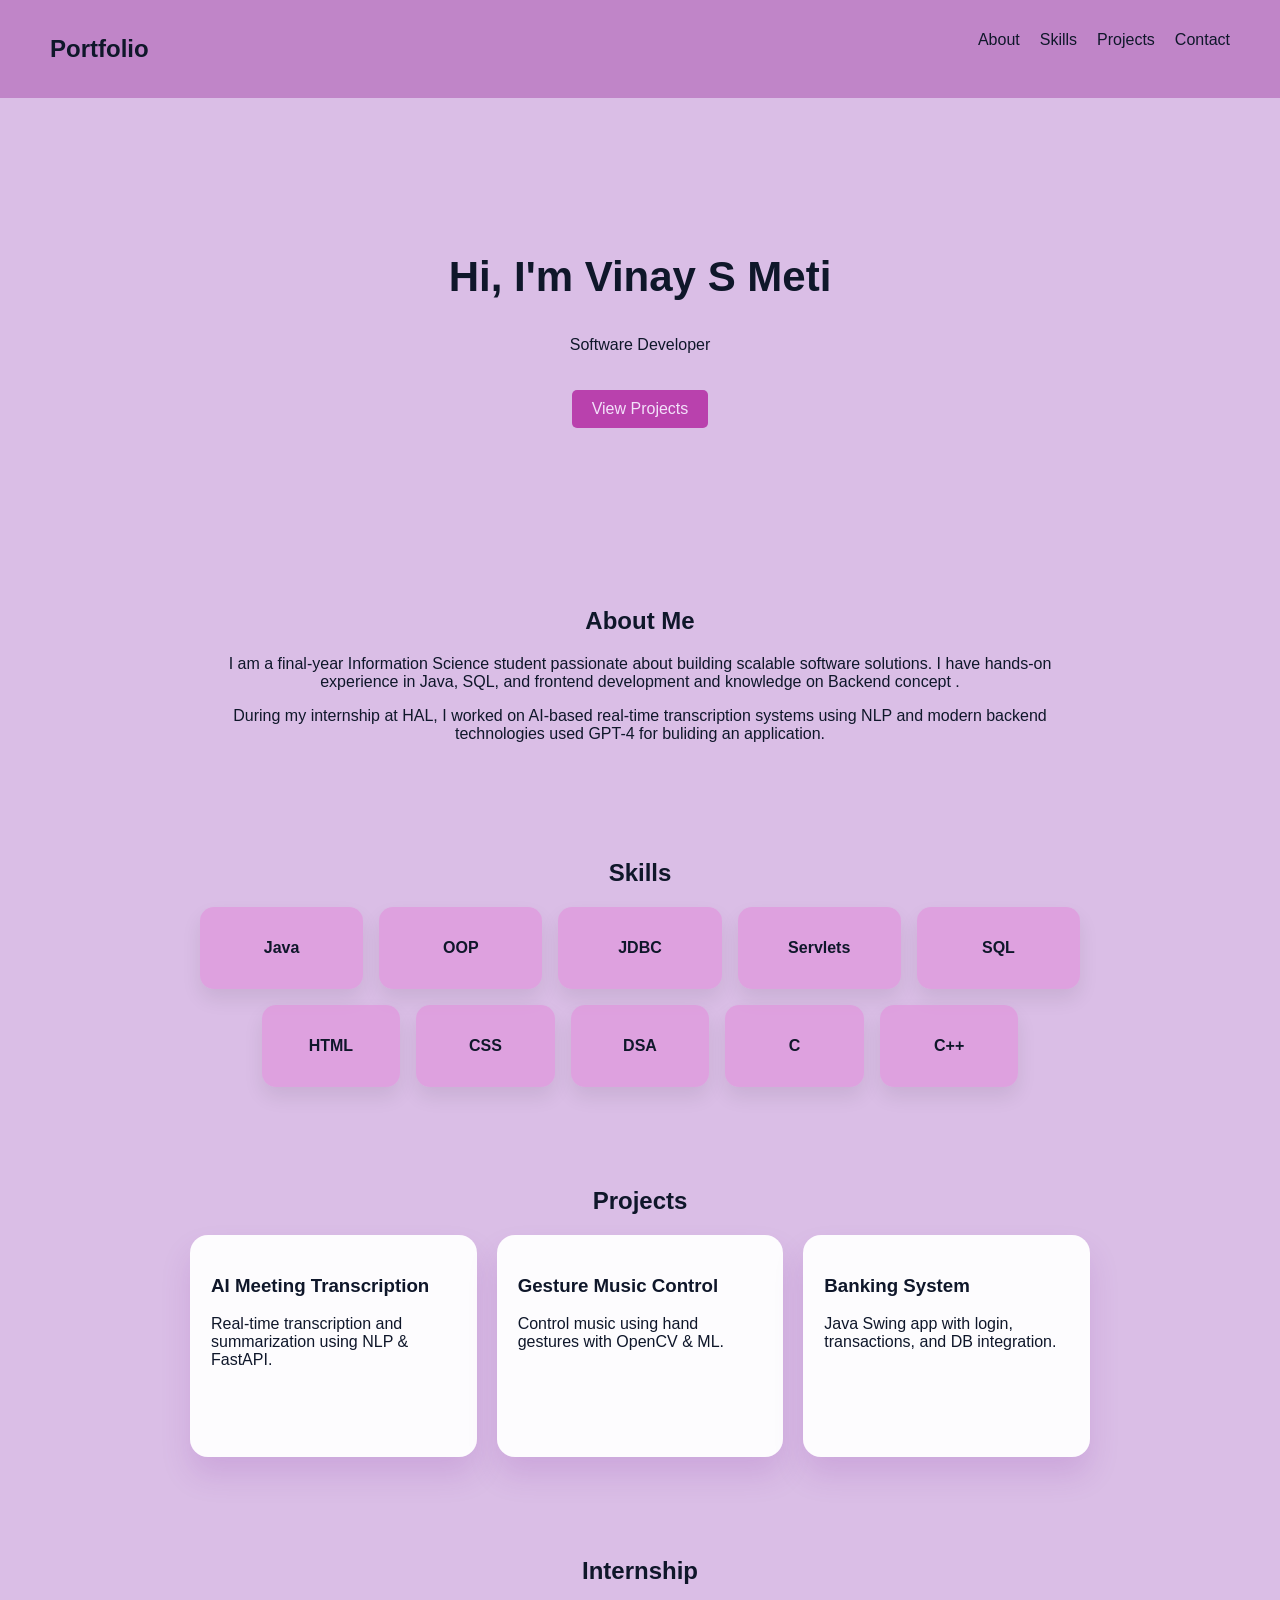
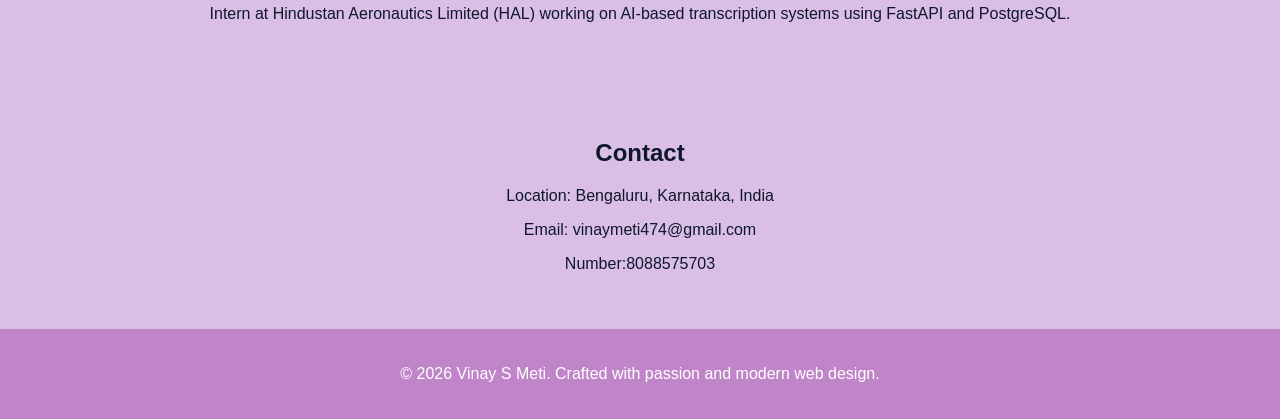
==== index.html @ 8e75a45d "Add files via upload" ====
<!DOCTYPE html>
<html lang="en">
<head>
    <meta charset="UTF-8">
    <meta name="viewport" content="width=device-width, initial-scale=1.0">
    <title>Vinay Meti | Portfolio</title>
    <link rel="stylesheet" href="style.css">
</head>
<body>

<!-- NAVBAR -->
<nav>
    <h2>Portfolio</h2>
    <ul>
        <li><a href="#about">About</a></li>
        <li><a href="#skills">Skills</a></li>
        <li><a href="#projects">Projects</a></li>
        <li><a href="#contact">Contact</a></li>
        
    </ul>
</nav>

<!-- HERO -->
<section class="hero">
    <h1>Hi, I'm Vinay S Meti</h1>
    <p>  Software Developer</p>
    <a href="#projects" class="btn">View Projects</a>
</section>

<!-- ABOUT -->
<section id="about">
    <h2>About Me</h2>
    <p>
        I am a final-year Information Science student passionate about building
        scalable software solutions. I have hands-on experience in Java, SQL,
        and frontend development and knowledge on Backend concept .
    </p>
    <p>
        During my internship at HAL, I worked on AI-based real-time transcription
        systems using NLP and modern backend technologies used GPT-4 for buliding an application.
    </p>
</section>

<!-- SKILLS -->
<section id="skills">
    <h2>Skills</h2>
    <div class="skills">
        <div class="skills-row skills-row-top">
            <span>Java</span>     
            <span>OOP</span>
            <span>JDBC</span>
            <span>Servlets</span>
             <span>SQL</span> 
        </div>
        <div class="skills-row skills-row-bottom">
            <span>HTML</span>
            <span>CSS</span>
            <span>DSA</span>
             <span>C</span>
            <span>C++</span>
        </div>
    </div>
</section>

<!-- PROJECTS -->
<section id="projects">
    <h2>Projects</h2>

    <div class="projects-container">
        <div class="card">
            <h3>AI Meeting Transcription</h3>
            <p>Real-time transcription and summarization using NLP & FastAPI.</p>
        </div>

        <div class="card">
            <h3>Gesture Music Control</h3>
            <p>Control music using hand gestures with OpenCV & ML.</p>
        </div>

        <div class="card">
            <h3>Banking System</h3>
            <p>Java Swing app with login, transactions, and DB integration.</p>
        </div>
    </div>
</section>

<!-- INTERNSHIP -->
<section>
    <h2>Internship</h2>
    <p>
        Intern at Hindustan Aeronautics Limited (HAL) working on AI-based
        transcription systems using FastAPI and PostgreSQL.
    </p>
</section>

<!-- CONTACT -->
<section id="contact">
    <h2>Contact</h2>
    <p>Location: Bengaluru, Karnataka, India</p>
    <p>Email: vinaymeti474@gmail.com</p>
    <p>Number:8088575703</p>
</section>

<footer class="footer">
    <p>© 2026 Vinay S Meti. Crafted with passion and modern web design.</p>
    
</footer>
</body>
</html>
---- style.css ----
body {
    font-family: Arial, sans-serif;
    margin: 0;
    background:#dabee6;
    color:#0f172a;
}

/* Navbar */
nav {
    display: flex;
    justify-content: space-between;
    padding: 15px 50px;
    background: #85098750;
}

nav ul {
    display: flex;
    list-style: none;
    gap: 20px;
}

nav a {
    color: #0f172a;
    text-decoration: none;
    font-weight: 350;
}

/* Center all sections */
section {
    padding: 40px 20px;
    text-align: center;
    max-width: 900px;
    margin: auto;
}

/* Hero */
.hero {
    text-align: center;
    padding: 120px 20px;
}
.hero p {
    font-weight: 520;
}
.hero h1 {
    font-size: 42px;
}

.btn {
    display: inline-block;
    padding: 10px 20px;
    background: #b83baaf3;
    color: #f3e1fa;
    margin-top: 20px;
    text-decoration: none;
    border-radius: 5px;
}

/* Skills */
.skills {
    display: flex;
    flex-direction: column;
    gap: 16px;
    max-width: 900px;
    margin: 0 auto;
    padding: 0 10px;
}

.skills-row {
    display: flex;
    justify-content: space-between;
    align-items: center;
    gap: 16px;
    flex-wrap: wrap;
}

.skills-row-bottom {
    width: 86%;
    margin: 0 auto;
}

.skills span {
    background: hsla(304, 56%, 73%, 0.692);
    color: #0f172a;
    padding: 16px 20px;
    min-height: 50px;
    display: inline-flex;
    align-items: center;
    justify-content: center;
    border-radius: 14px;
    font-weight: 600;
    box-shadow: 0 10px 20px rgba(0, 0, 0, 0.08);
    flex: 1 1 0;
    text-align: center;
}

/* Projects Grid */
.projects-container {
    display: grid;
    grid-template-columns: repeat(3, minmax(0, 1fr));
    gap: 20px;
    align-items: stretch;
}

/* Card */
.card {
    background: rgba(255, 255, 255, 0.95);
    padding: 20px;
    border-radius: 18px;
    text-align: left;
    min-height: 180px;
    border: 1px solid transparent;
    box-shadow: 0 18px 30px rgba(128, 43, 164, 0.15);
    transition: transform 0.25s ease, background 0.25s ease, box-shadow 0.25s ease, border-color 0.25s ease;
}

.card:hover {
    background: hsla(304, 56%, 73%, 0.692);
    transform: translateY(-6px);
    box-shadow: 0 24px 45px rgba(124, 58, 237, 0.2);
    border-color: #c875f1;
}

/* Responsive (important) */
@media (max-width: 900px) {
    .projects-container {
        grid-template-columns: 1fr;
    }
}

/* Footer */
.footer {
    padding: 28px 20px;
    text-align: center;
    background: #85098750;
    color: #ffffff;
}

.footer p {
    margin: 8px 0;
}

.footer a {
    color: #ffffff;
    text-decoration: none;
    font-weight: 600;
}

.footer a:hover {
    text-decoration: underline;
}
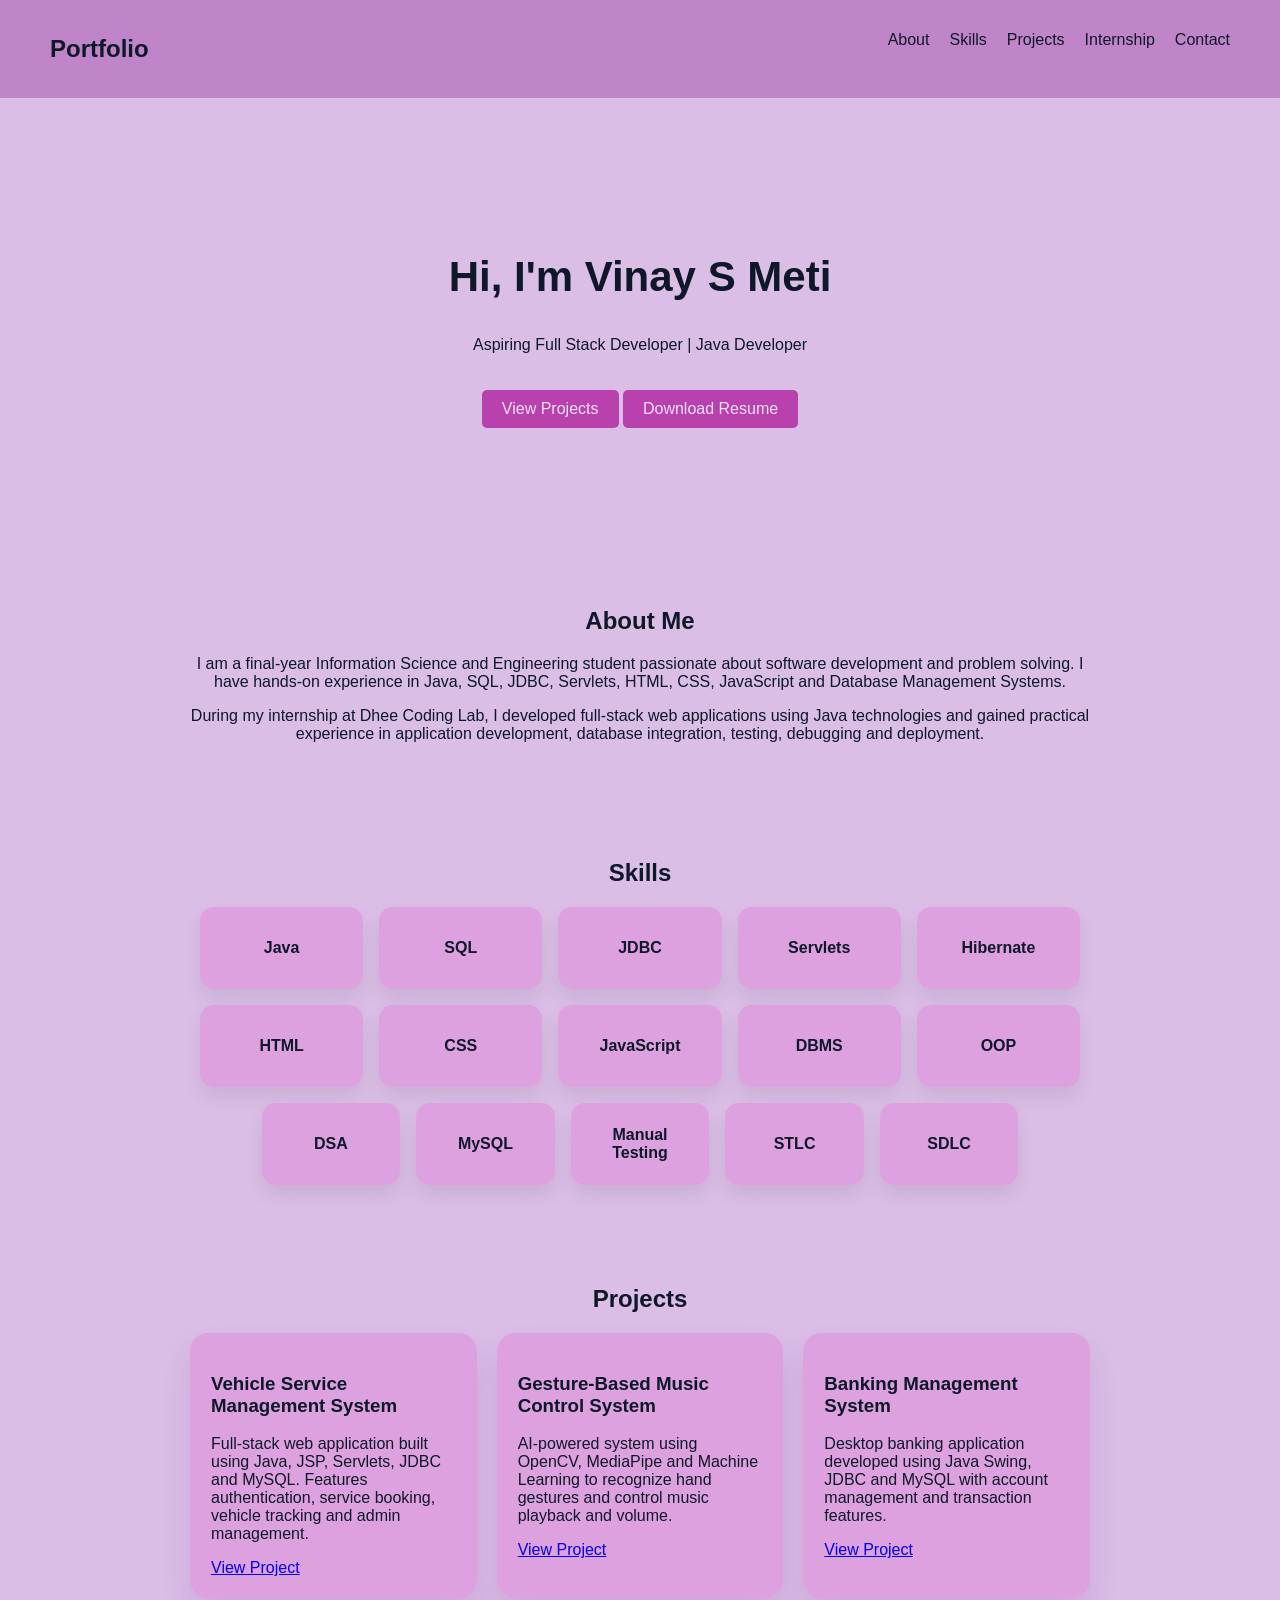
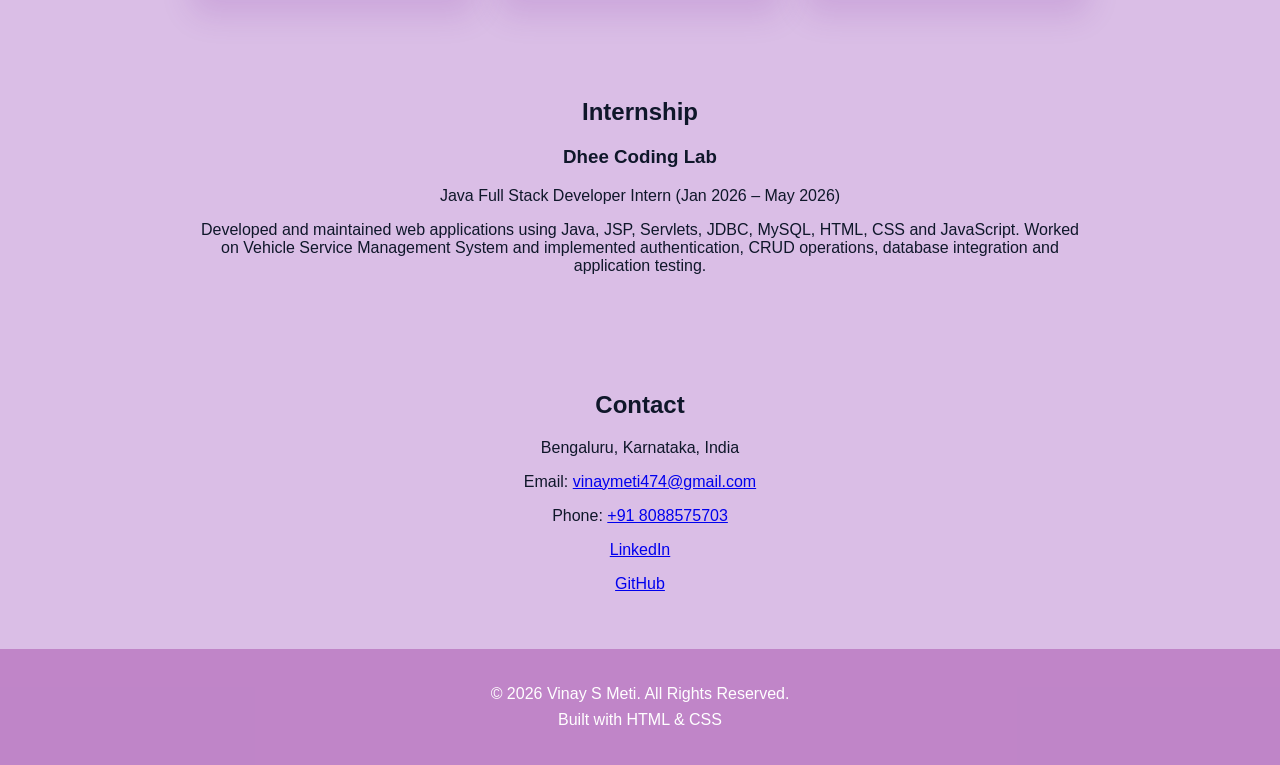
==== commit b165e3df: "Revise portfolio layout and content Updated portfolio to include new projects, internship details, a" ====
--- a/index.html
+++ b/index.html
@@ -3,107 +3,203 @@
 <head>
     <meta charset="UTF-8">
     <meta name="viewport" content="width=device-width, initial-scale=1.0">
-    <title>Vinay Meti | Portfolio</title>
+    <title>Vinay S Meti | Portfolio</title>
     <link rel="stylesheet" href="style.css">
 </head>
 <body>
 
-<!-- NAVBAR -->
-<nav>
-    <h2>Portfolio</h2>
-    <ul>
-        <li><a href="#about">About</a></li>
-        <li><a href="#skills">Skills</a></li>
-        <li><a href="#projects">Projects</a></li>
-        <li><a href="#contact">Contact</a></li>
-        
-    </ul>
-</nav>
-
-<!-- HERO -->
-<section class="hero">
-    <h1>Hi, I'm Vinay S Meti</h1>
-    <p>  Software Developer</p>
-    <a href="#projects" class="btn">View Projects</a>
-</section>
-
-<!-- ABOUT -->
-<section id="about">
-    <h2>About Me</h2>
-    <p>
-        I am a final-year Information Science student passionate about building
-        scalable software solutions. I have hands-on experience in Java, SQL,
-        and frontend development and knowledge on Backend concept .
-    </p>
-    <p>
-        During my internship at HAL, I worked on AI-based real-time transcription
-        systems using NLP and modern backend technologies used GPT-4 for buliding an application.
-    </p>
-</section>
-
-<!-- SKILLS -->
-<section id="skills">
-    <h2>Skills</h2>
-    <div class="skills">
-        <div class="skills-row skills-row-top">
-            <span>Java</span>     
-            <span>OOP</span>
-            <span>JDBC</span>
-            <span>Servlets</span>
-             <span>SQL</span> 
+    <!-- NAVBAR -->
+    <nav>
+        <h2>Portfolio</h2>
+        <ul>
+            <li><a href="#about">About</a></li>
+            <li><a href="#skills">Skills</a></li>
+            <li><a href="#projects">Projects</a></li>
+            <li><a href="#internship">Internship</a></li>
+            <li><a href="#contact">Contact</a></li>
+        </ul>
+    </nav>
+
+    <!-- HERO SECTION -->
+    <section class="hero">
+        <h1>Hi, I'm Vinay S Meti</h1>
+
+        <p>
+            Aspiring Full Stack Developer | Java Developer
+        </p>
+
+        <a href="#projects" class="btn">
+            View Projects
+        </a>
+
+        <a href="Resume.pdf" class="btn" download>
+            Download Resume
+        </a>
+    </section>
+
+    <!-- ABOUT -->
+    <section id="about">
+        <h2>About Me</h2>
+
+        <p>
+            I am a final-year Information Science and Engineering student
+            passionate about software development and problem solving.
+            I have hands-on experience in Java, SQL, JDBC, Servlets,
+            HTML, CSS, JavaScript and Database Management Systems.
+        </p>
+
+        <p>
+            During my internship at Dhee Coding Lab, I developed full-stack
+            web applications using Java technologies and gained practical
+            experience in application development, database integration,
+            testing, debugging and deployment.
+        </p>
+    </section>
+
+    <!-- SKILLS -->
+    <section id="skills">
+        <h2>Skills</h2>
+
+        <div class="skills">
+
+            <div class="skills-row skills-row-top">
+                <span>Java</span>
+                <span>SQL</span>
+                <span>JDBC</span>
+                <span>Servlets</span>
+                <span>Hibernate</span>
+            </div>
+
+            <div class="skills-row">
+                <span>HTML</span>
+                <span>CSS</span>
+                <span>JavaScript</span>
+                <span>DBMS</span>
+                <span>OOP</span>
+            </div>
+
+            <div class="skills-row skills-row-bottom">
+                <span>DSA</span>
+                <span>MySQL</span>
+                <span>Manual Testing</span>
+                <span>STLC</span>
+                <span>SDLC</span>
+            </div>
+
         </div>
-        <div class="skills-row skills-row-bottom">
-            <span>HTML</span>
-            <span>CSS</span>
-            <span>DSA</span>
-             <span>C</span>
-            <span>C++</span>
+    </section>
+
+    <!-- PROJECTS -->
+    <section id="projects">
+        <h2>Projects</h2>
+
+        <div class="projects-container">
+
+            <div class="card">
+                <h3>Vehicle Service Management System</h3>
+
+                <p>
+                    Full-stack web application built using Java, JSP,
+                    Servlets, JDBC and MySQL. Features authentication,
+                    service booking, vehicle tracking and admin management.
+                </p>
+
+                <a href="YOUR_GITHUB_PROJECT_LINK" target="_blank">
+                    View Project
+                </a>
+            </div>
+
+            <div class="card">
+                <h3>Gesture-Based Music Control System</h3>
+
+                <p>
+                    AI-powered system using OpenCV, MediaPipe and
+                    Machine Learning to recognize hand gestures
+                    and control music playback and volume.
+                </p>
+
+                <a href="YOUR_GITHUB_PROJECT_LINK" target="_blank">
+                    View Project
+                </a>
+            </div>
+
+            <div class="card">
+                <h3>Banking Management System</h3>
+
+                <p>
+                    Desktop banking application developed using
+                    Java Swing, JDBC and MySQL with account
+                    management and transaction features.
+                </p>
+
+                <a href="YOUR_GITHUB_PROJECT_LINK" target="_blank">
+                    View Project
+                </a>
+            </div>
+
         </div>
-    </div>
-</section>
-
-<!-- PROJECTS -->
-<section id="projects">
-    <h2>Projects</h2>
-
-    <div class="projects-container">
-        <div class="card">
-            <h3>AI Meeting Transcription</h3>
-            <p>Real-time transcription and summarization using NLP & FastAPI.</p>
-        </div>
-
-        <div class="card">
-            <h3>Gesture Music Control</h3>
-            <p>Control music using hand gestures with OpenCV & ML.</p>
-        </div>
-
-        <div class="card">
-            <h3>Banking System</h3>
-            <p>Java Swing app with login, transactions, and DB integration.</p>
-        </div>
-    </div>
-</section>
-
-<!-- INTERNSHIP -->
-<section>
-    <h2>Internship</h2>
-    <p>
-        Intern at Hindustan Aeronautics Limited (HAL) working on AI-based
-        transcription systems using FastAPI and PostgreSQL.
-    </p>
-</section>
-
-<!-- CONTACT -->
-<section id="contact">
-    <h2>Contact</h2>
-    <p>Location: Bengaluru, Karnataka, India</p>
-    <p>Email: vinaymeti474@gmail.com</p>
-    <p>Number:8088575703</p>
-</section>
-
-<footer class="footer">
-    <p>© 2026 Vinay S Meti. Crafted with passion and modern web design.</p>
-    
-</footer>
+    </section>
+
+    <!-- INTERNSHIP -->
+    <section id="internship">
+        <h2>Internship</h2>
+
+        <h3>Dhee Coding Lab</h3>
+
+        <p>
+            Java Full Stack Developer Intern
+            (Jan 2026 – May 2026)
+        </p>
+
+        <p>
+            Developed and maintained web applications using Java,
+            JSP, Servlets, JDBC, MySQL, HTML, CSS and JavaScript.
+            Worked on Vehicle Service Management System and
+            implemented authentication, CRUD operations,
+            database integration and application testing.
+        </p>
+    </section>
+
+    <!-- CONTACT -->
+    <section id="contact">
+        <h2>Contact</h2>
+
+        <p>Bengaluru, Karnataka, India</p>
+
+        <p>
+            Email:
+            <a href="mailto:vinaymeti474@gmail.com">
+                vinaymeti474@gmail.com
+            </a>
+        </p>
+
+        <p>
+            Phone:
+            <a href="tel:+918088575703">
+                +91 8088575703
+            </a>
+        </p>
+
+        <p>
+            <a href="https://www.linkedin.com/in/YOUR-LINKEDIN-ID"
+               target="_blank">
+                LinkedIn
+            </a>
+        </p>
+
+        <p>
+            <a href="https://github.com/YOUR-GITHUB-ID"
+               target="_blank">
+                GitHub
+            </a>
+        </p>
+    </section>
+
+    <!-- FOOTER -->
+    <footer class="footer">
+        <p>© 2026 Vinay S Meti. All Rights Reserved.</p>
+        <p>Built with HTML & CSS</p>
+    </footer>
+
 </body>
-</html>+</html>
--- a/style.css
+++ b/style.css
@@ -103,7 +103,7 @@
 
 /* Card */
 .card {
-    background: rgba(255, 255, 255, 0.95);
+    background:hsla(304, 56%, 73%, 0.692);
     padding: 20px;
     border-radius: 18px;
     text-align: left;
@@ -114,7 +114,7 @@
 }
 
 .card:hover {
-    background: hsla(304, 56%, 73%, 0.692);
+    background: hsl(306, 64%, 66%);
     transform: translateY(-6px);
     box-shadow: 0 24px 45px rgba(124, 58, 237, 0.2);
     border-color: #c875f1;
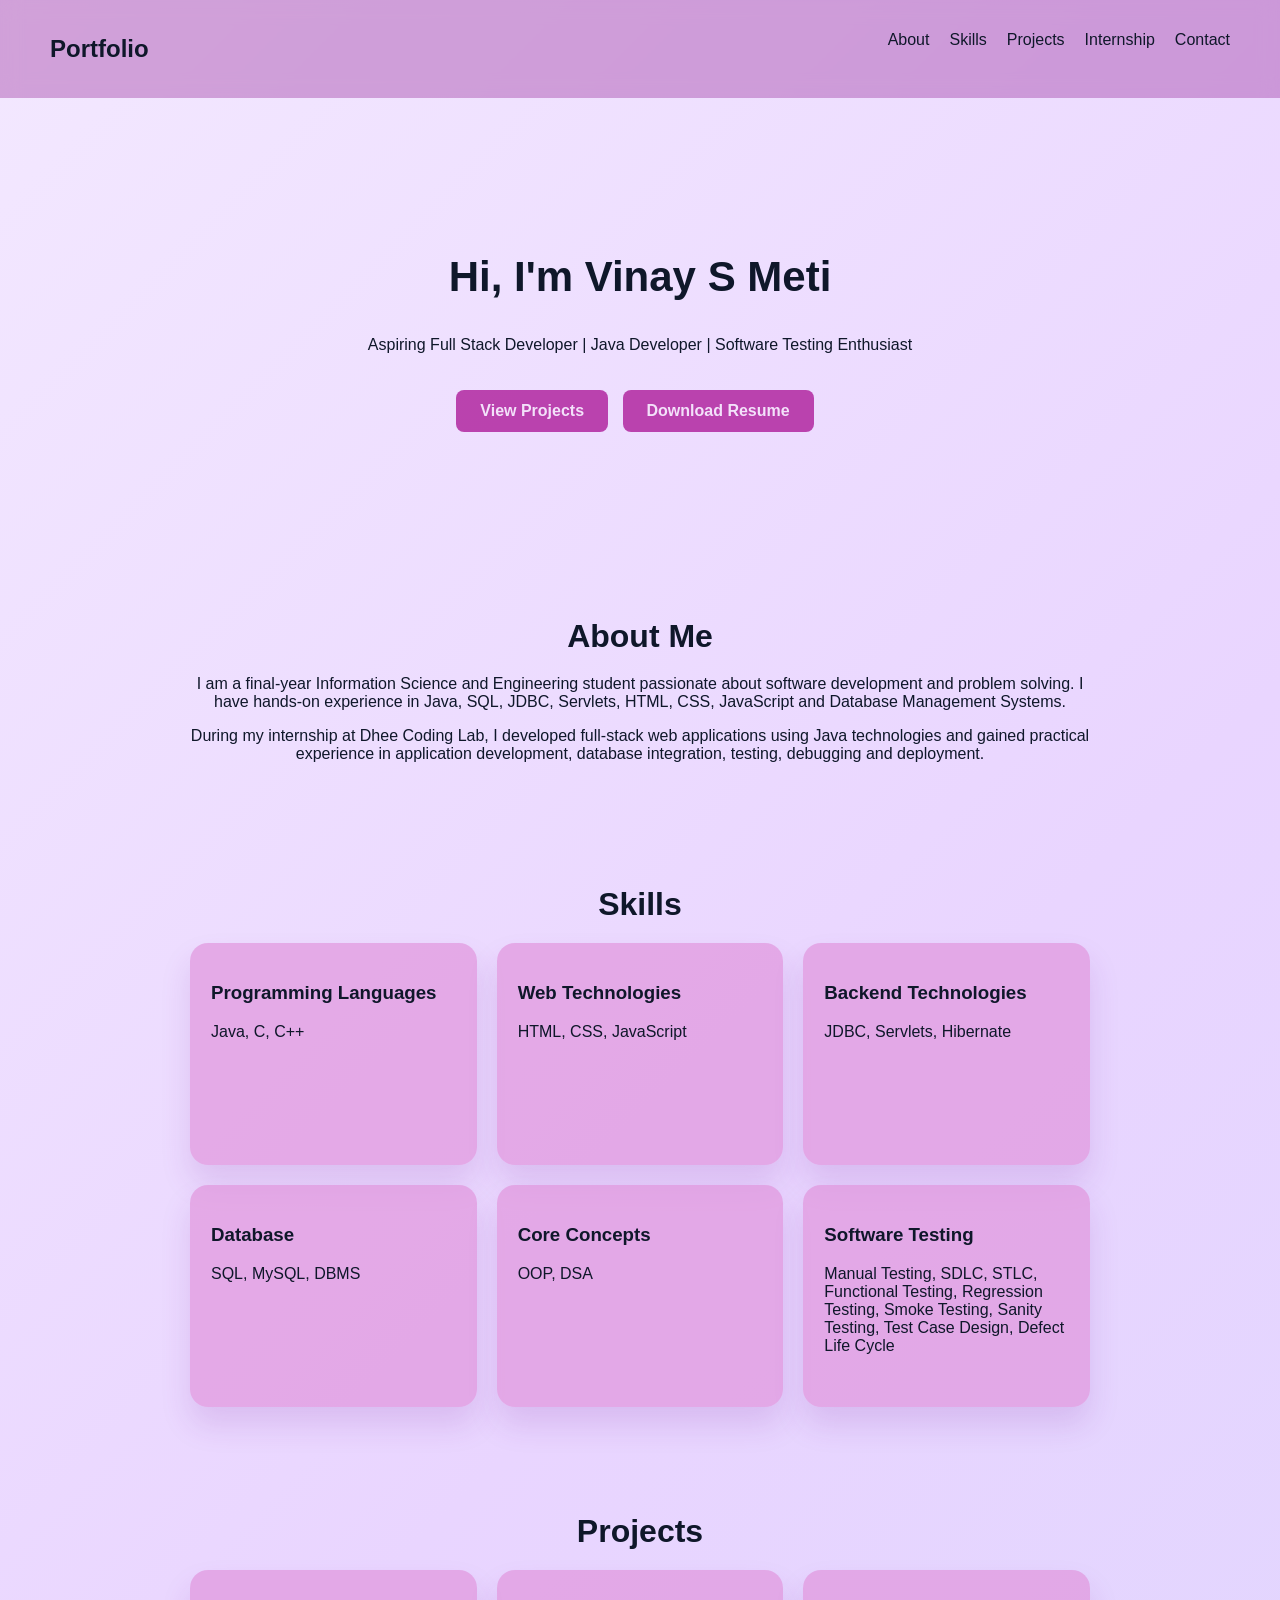
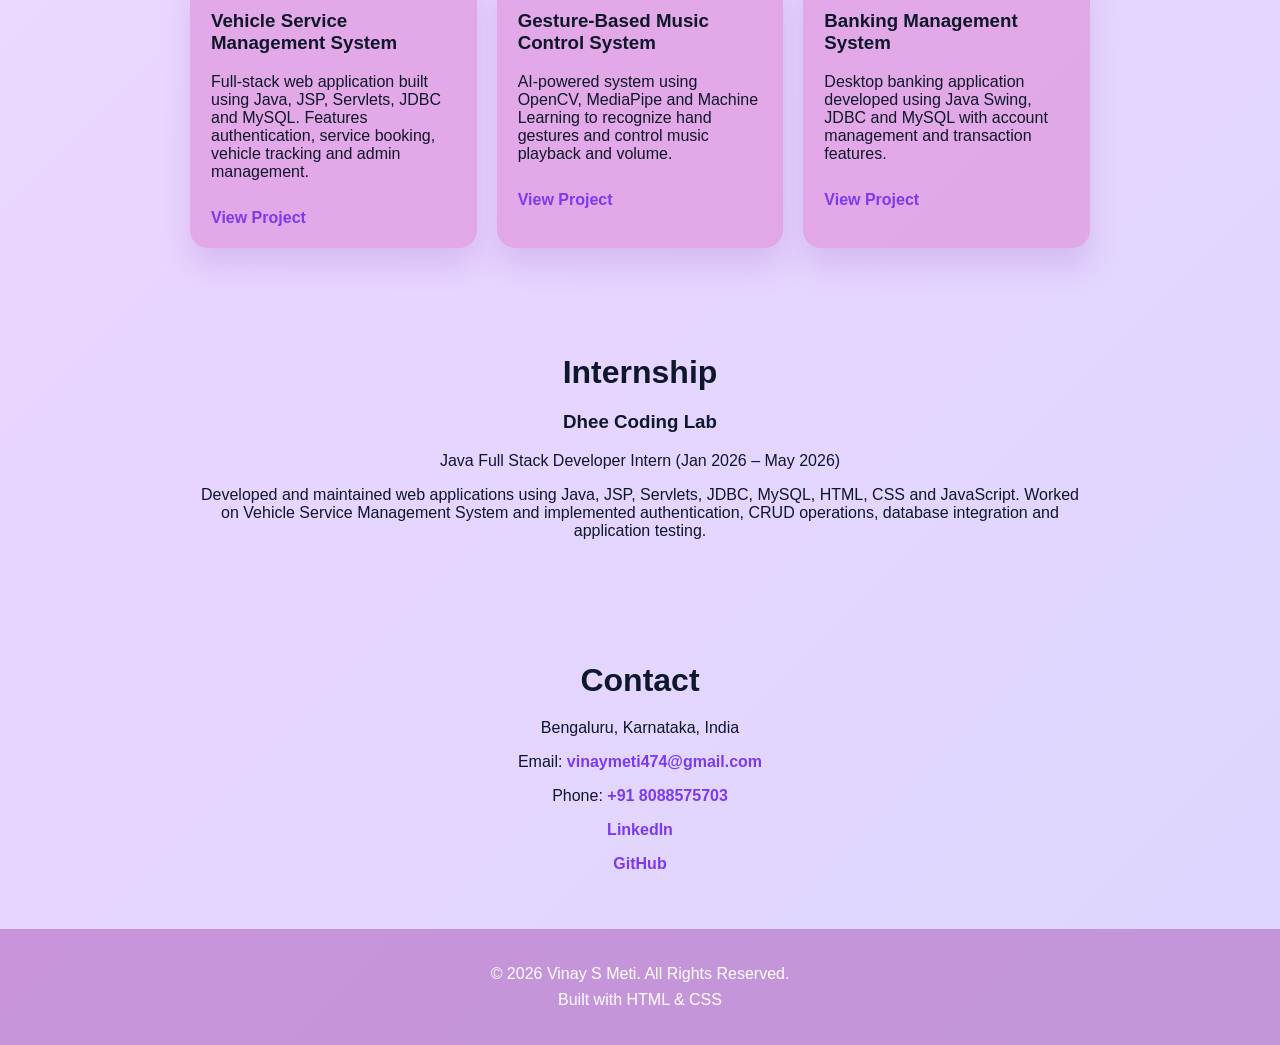
==== commit 4269a03c: "Update index.html" ====
--- a/index.html
+++ b/index.html
@@ -24,10 +24,11 @@
     <section class="hero">
         <h1>Hi, I'm Vinay S Meti</h1>
 
-        <p>
-            Aspiring Full Stack Developer | Java Developer
-        </p>
-
+      <p>
+    Aspiring Full Stack Developer |
+    Java Developer |
+    Software Testing Enthusiast
+</p>
         <a href="#projects" class="btn">
             View Projects
         </a>
@@ -57,37 +58,52 @@
     </section>
 
     <!-- SKILLS -->
-    <section id="skills">
-        <h2>Skills</h2>
-
-        <div class="skills">
-
-            <div class="skills-row skills-row-top">
-                <span>Java</span>
-                <span>SQL</span>
-                <span>JDBC</span>
-                <span>Servlets</span>
-                <span>Hibernate</span>
-            </div>
-
-            <div class="skills-row">
-                <span>HTML</span>
-                <span>CSS</span>
-                <span>JavaScript</span>
-                <span>DBMS</span>
-                <span>OOP</span>
-            </div>
-
-            <div class="skills-row skills-row-bottom">
-                <span>DSA</span>
-                <span>MySQL</span>
-                <span>Manual Testing</span>
-                <span>STLC</span>
-                <span>SDLC</span>
-            </div>
-
-        </div>
-    </section>
+  
+<section id="skills">
+    <h2>Skills</h2>
+
+    <div class="projects-container">
+
+        <div class="card">
+            <h3>Programming Languages</h3>
+            <p>Java, C, C++</p>
+        </div>
+
+        <div class="card">
+            <h3>Web Technologies</h3>
+            <p>HTML, CSS, JavaScript</p>
+        </div>
+
+        <div class="card">
+            <h3>Backend Technologies</h3>
+            <p>JDBC, Servlets, Hibernate</p>
+        </div>
+
+        <div class="card">
+            <h3>Database</h3>
+            <p>SQL, MySQL, DBMS</p>
+        </div>
+
+        <div class="card">
+            <h3>Core Concepts</h3>
+            <p>OOP, DSA</p>
+        </div>
+
+        <div class="card">
+            <h3>Software Testing</h3>
+            <p>
+                Manual Testing, SDLC, STLC,
+                Functional Testing,
+                Regression Testing,
+                Smoke Testing,
+                Sanity Testing,
+                Test Case Design,
+                Defect Life Cycle
+            </p>
+        </div>
+
+    </div>
+</section>
 
     <!-- PROJECTS -->
     <section id="projects">
--- a/style.css
+++ b/style.css
@@ -1,8 +1,18 @@
+
 body {
     font-family: Arial, sans-serif;
     margin: 0;
-    background:#dabee6;
+    background: linear-gradient(
+        135deg,
+        #f3e8ff,
+        #e9d5ff,
+        #ddd6fe
+    );
     color:#0f172a;
+}
+
+html {
+    scroll-behavior: smooth;
 }
 
 /* Navbar */
@@ -11,6 +21,11 @@
     justify-content: space-between;
     padding: 15px 50px;
     background: #85098750;
+
+    position: sticky;
+    top: 0;
+    z-index: 1000;
+    backdrop-filter: blur(10px);
 }
 
 nav ul {
@@ -32,6 +47,10 @@
     max-width: 900px;
     margin: auto;
 }
+section h2 {
+    font-size: 32px;
+    margin-bottom: 20px;
+}
 
 /* Hero */
 .hero {
@@ -47,12 +66,20 @@
 
 .btn {
     display: inline-block;
-    padding: 10px 20px;
+    padding: 12px 24px;
     background: #b83baaf3;
     color: #f3e1fa;
     margin-top: 20px;
-    text-decoration: none;
-    border-radius: 5px;
+    margin-right: 10px;
+    text-decoration: none;
+    border-radius: 8px;
+    font-weight: 600;
+    transition: 0.3s;
+}
+
+.btn:hover {
+    transform: translateY(-3px);
+    box-shadow: 0 10px 20px rgba(0,0,0,0.15);
 }
 
 /* Skills */
@@ -92,7 +119,10 @@
     flex: 1 1 0;
     text-align: center;
 }
-
+.skills span:hover {
+    transform: translateY(-4px);
+    transition: 0.3s;
+}
 /* Projects Grid */
 .projects-container {
     display: grid;
@@ -119,7 +149,17 @@
     box-shadow: 0 24px 45px rgba(124, 58, 237, 0.2);
     border-color: #c875f1;
 }
-
+.card a {
+    display: inline-block;
+    margin-top: 12px;
+    text-decoration: none;
+    font-weight: 600;
+    color: #7c3aed;
+}
+
+.card a:hover {
+    text-decoration: underline;
+}
 /* Responsive (important) */
 @media (max-width: 900px) {
     .projects-container {
@@ -127,6 +167,16 @@
     }
 }
 
+#contact a {
+    text-decoration: none;
+    color: #7c3aed;
+    font-weight: 600;
+}
+
+#contact a:hover {
+    text-decoration: underline;
+}
+
 /* Footer */
 .footer {
     padding: 28px 20px;
@@ -147,4 +197,21 @@
 
 .footer a:hover {
     text-decoration: underline;
-}+}
+@media (max-width: 768px) {
+
+    nav {
+        flex-direction: column;
+        align-items: center;
+    }
+
+    nav ul {
+        margin-top: 10px;
+        flex-wrap: wrap;
+        justify-content: center;
+    }
+
+    .hero h1 {
+        font-size: 32px;
+    }
+}
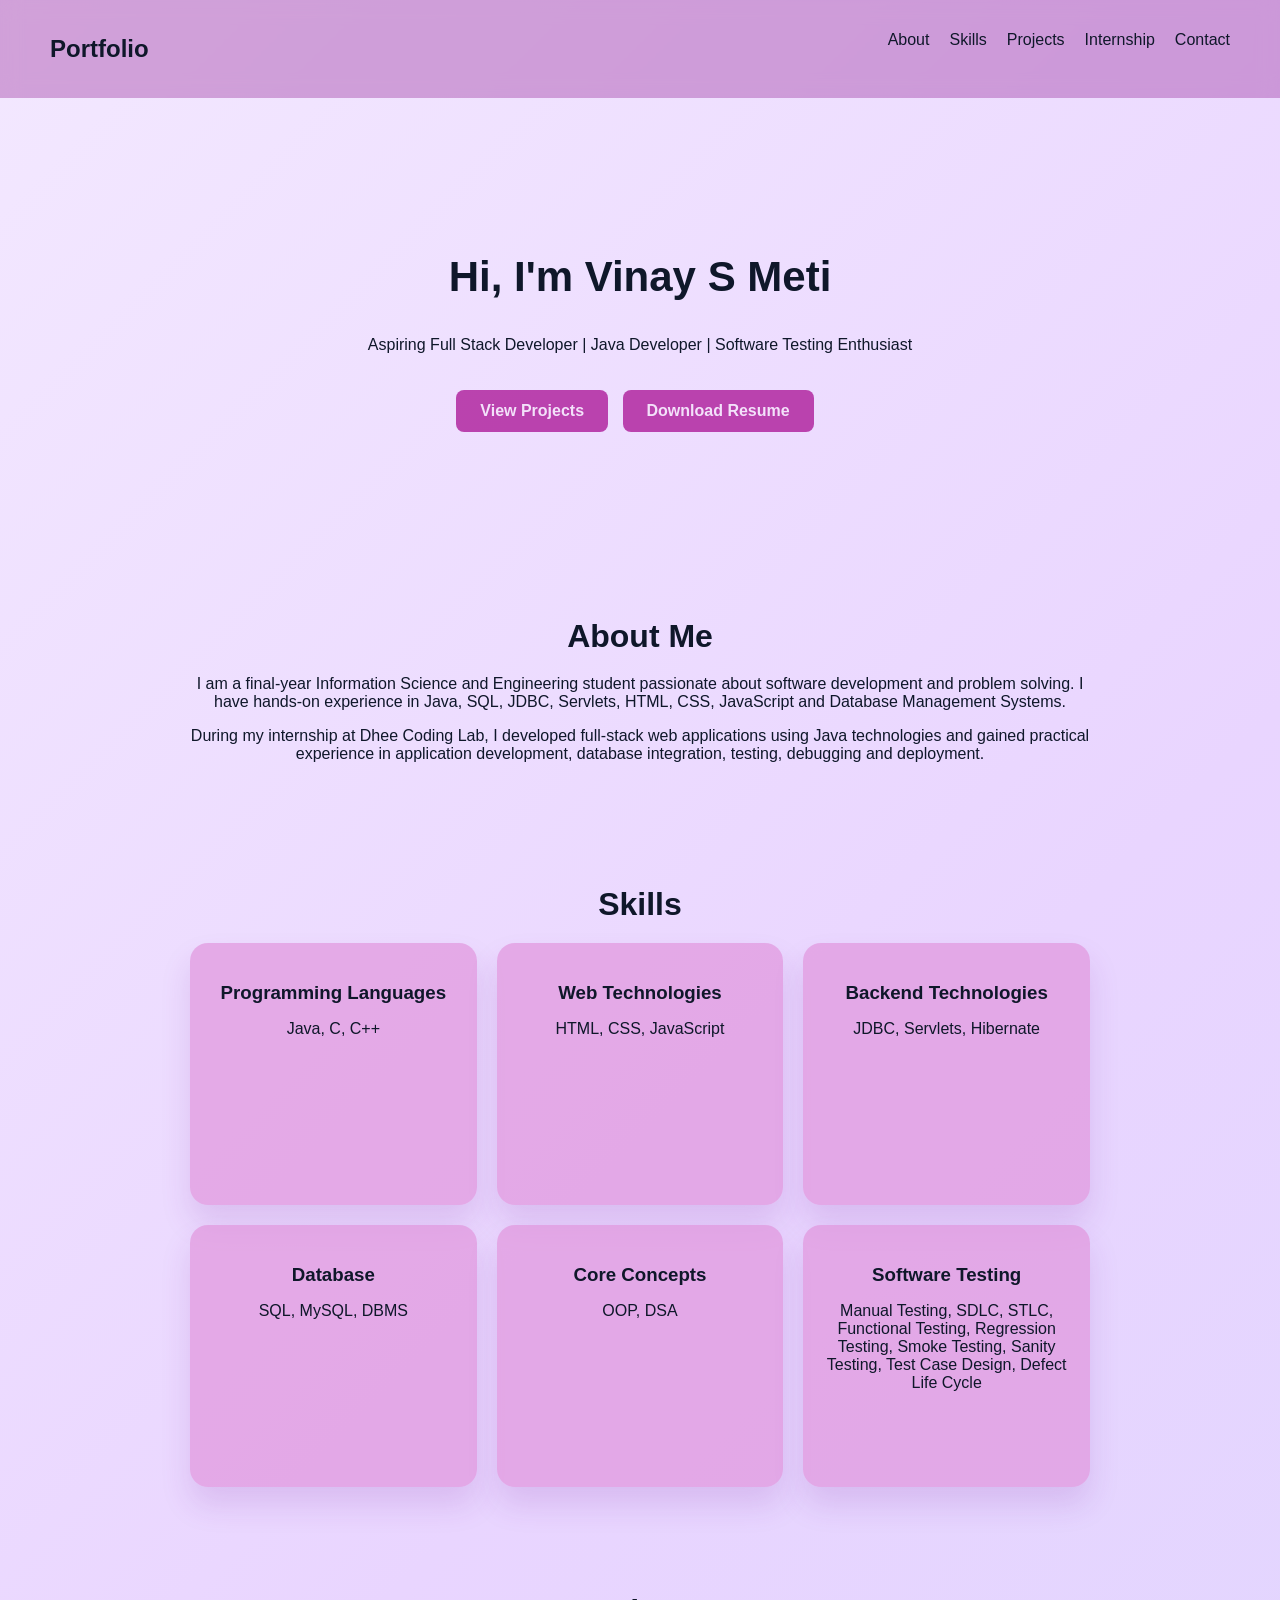
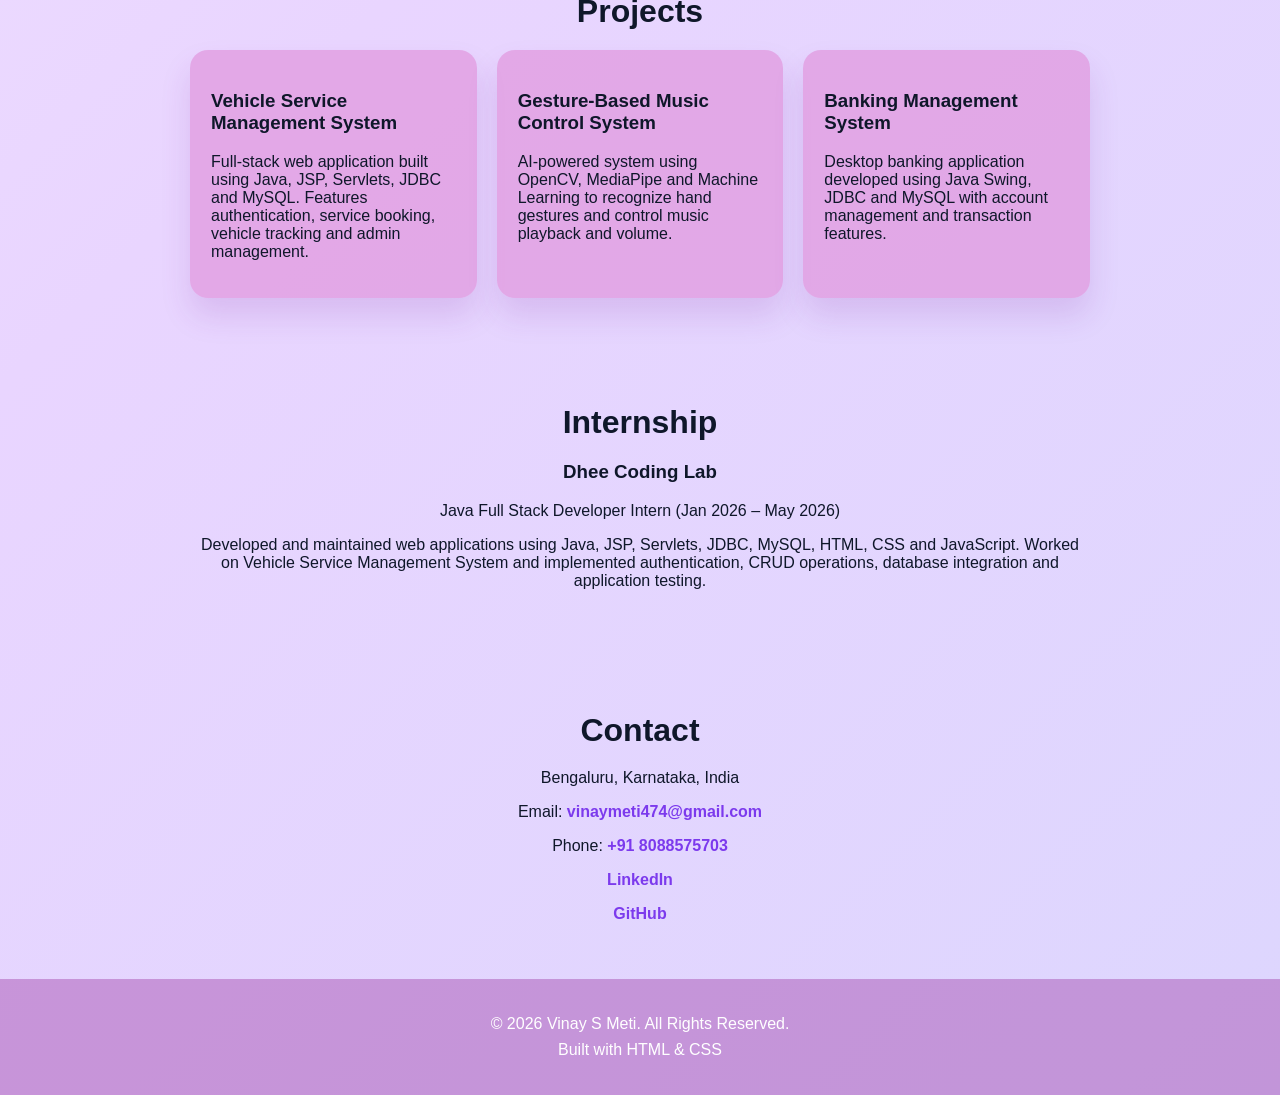
==== commit a38c477d: "Fix HTML structure and content formatting" ====
--- a/index.html
+++ b/index.html
@@ -120,9 +120,7 @@
                     service booking, vehicle tracking and admin management.
                 </p>
 
-                <a href="YOUR_GITHUB_PROJECT_LINK" target="_blank">
-                    View Project
-                </a>
+               
             </div>
 
             <div class="card">
@@ -134,9 +132,7 @@
                     and control music playback and volume.
                 </p>
 
-                <a href="YOUR_GITHUB_PROJECT_LINK" target="_blank">
-                    View Project
-                </a>
+               
             </div>
 
             <div class="card">
@@ -148,9 +144,7 @@
                     management and transaction features.
                 </p>
 
-                <a href="YOUR_GITHUB_PROJECT_LINK" target="_blank">
-                    View Project
-                </a>
+                
             </div>
 
         </div>
--- a/style.css
+++ b/style.css
@@ -149,6 +149,14 @@
     box-shadow: 0 24px 45px rgba(124, 58, 237, 0.2);
     border-color: #c875f1;
 }
+#skills .card {
+    text-align: center;
+    min-height: 220px;
+}
+
+#skills .card h3 {
+    margin-bottom: 15px;
+}
 .card a {
     display: inline-block;
     margin-top: 12px;
